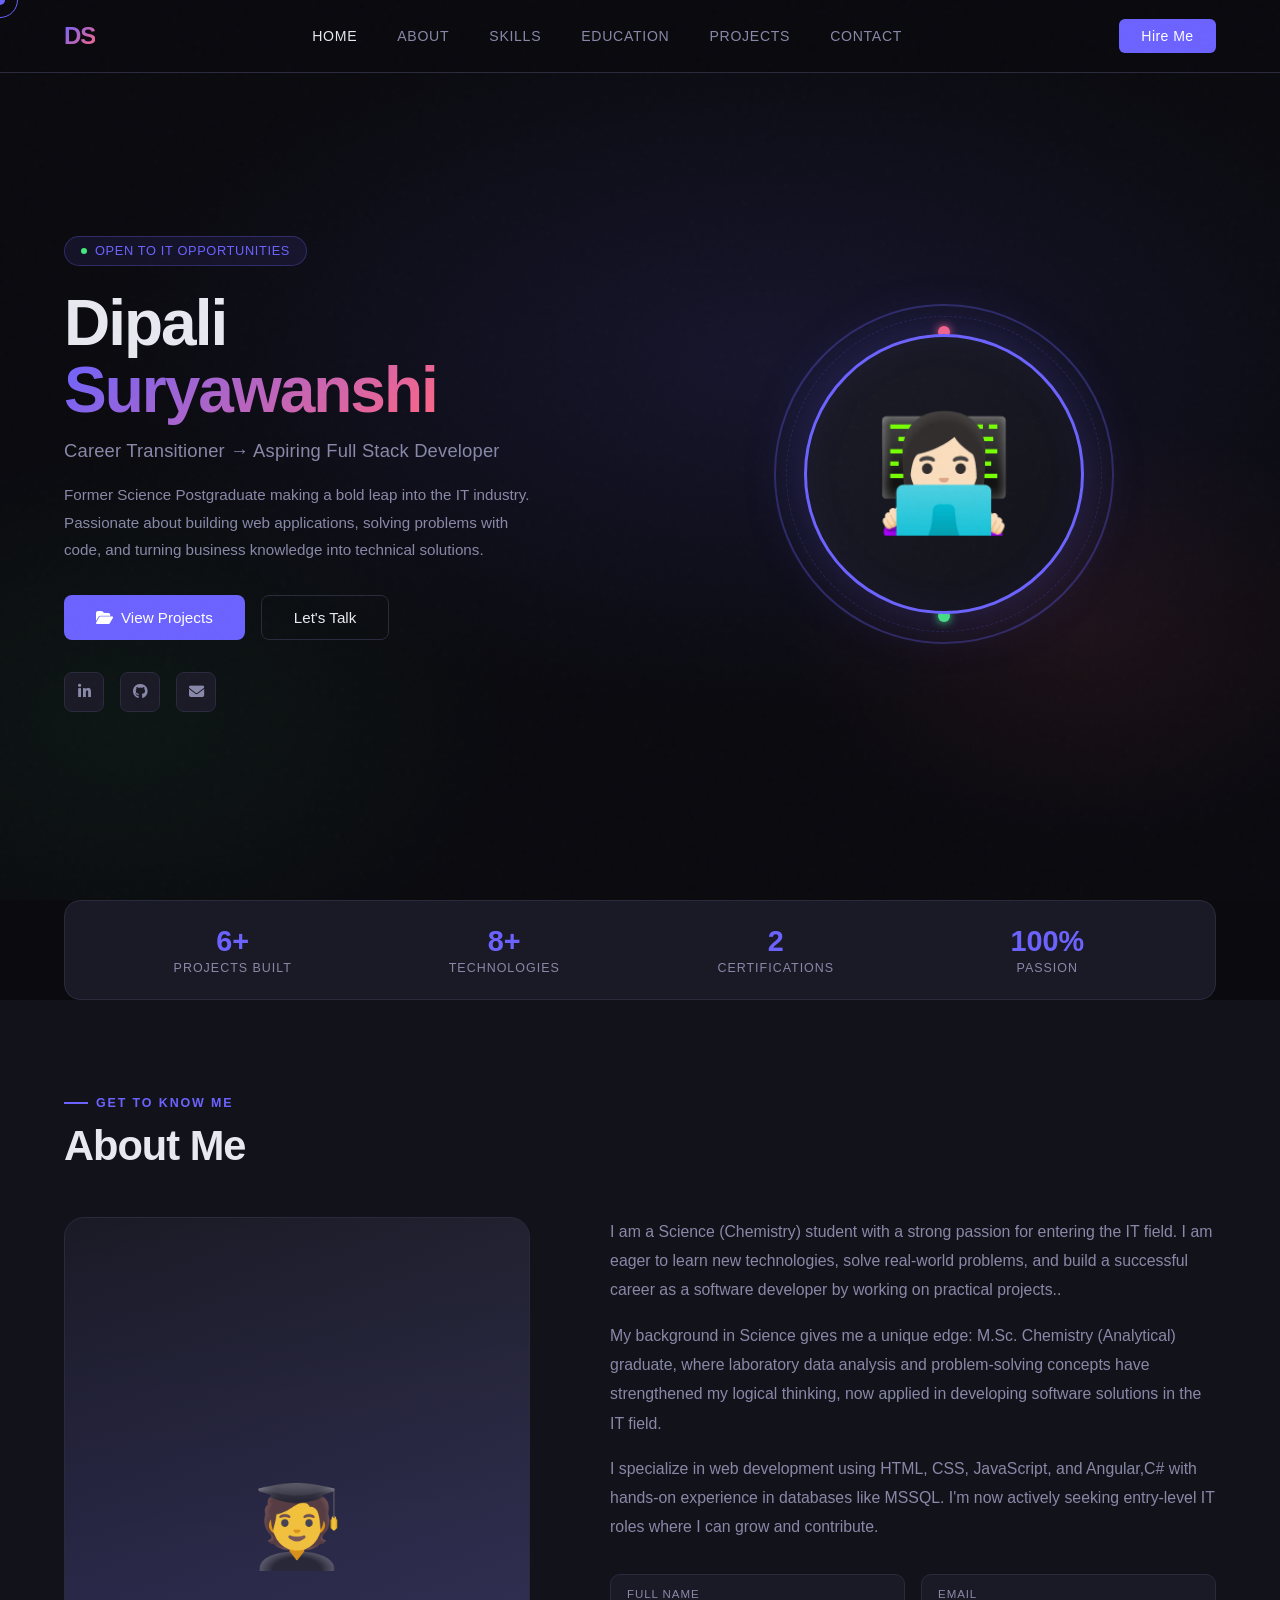
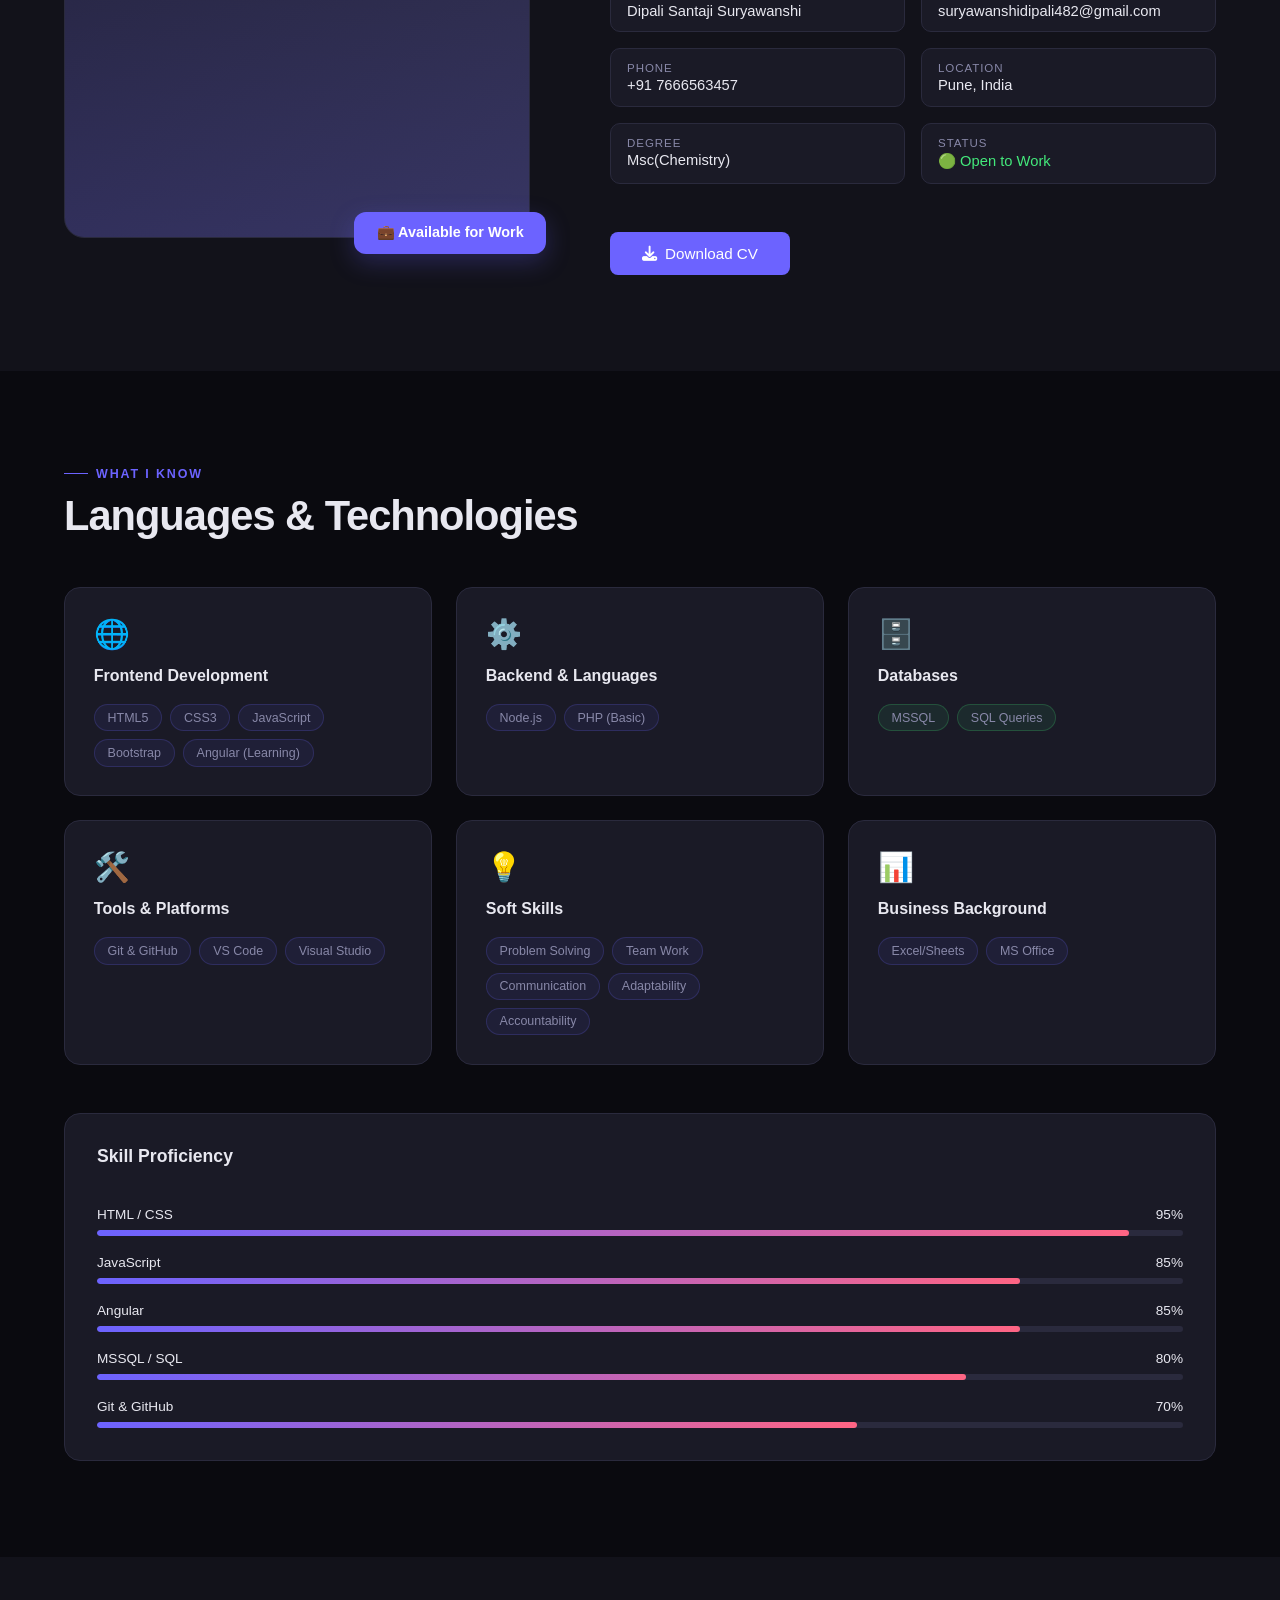
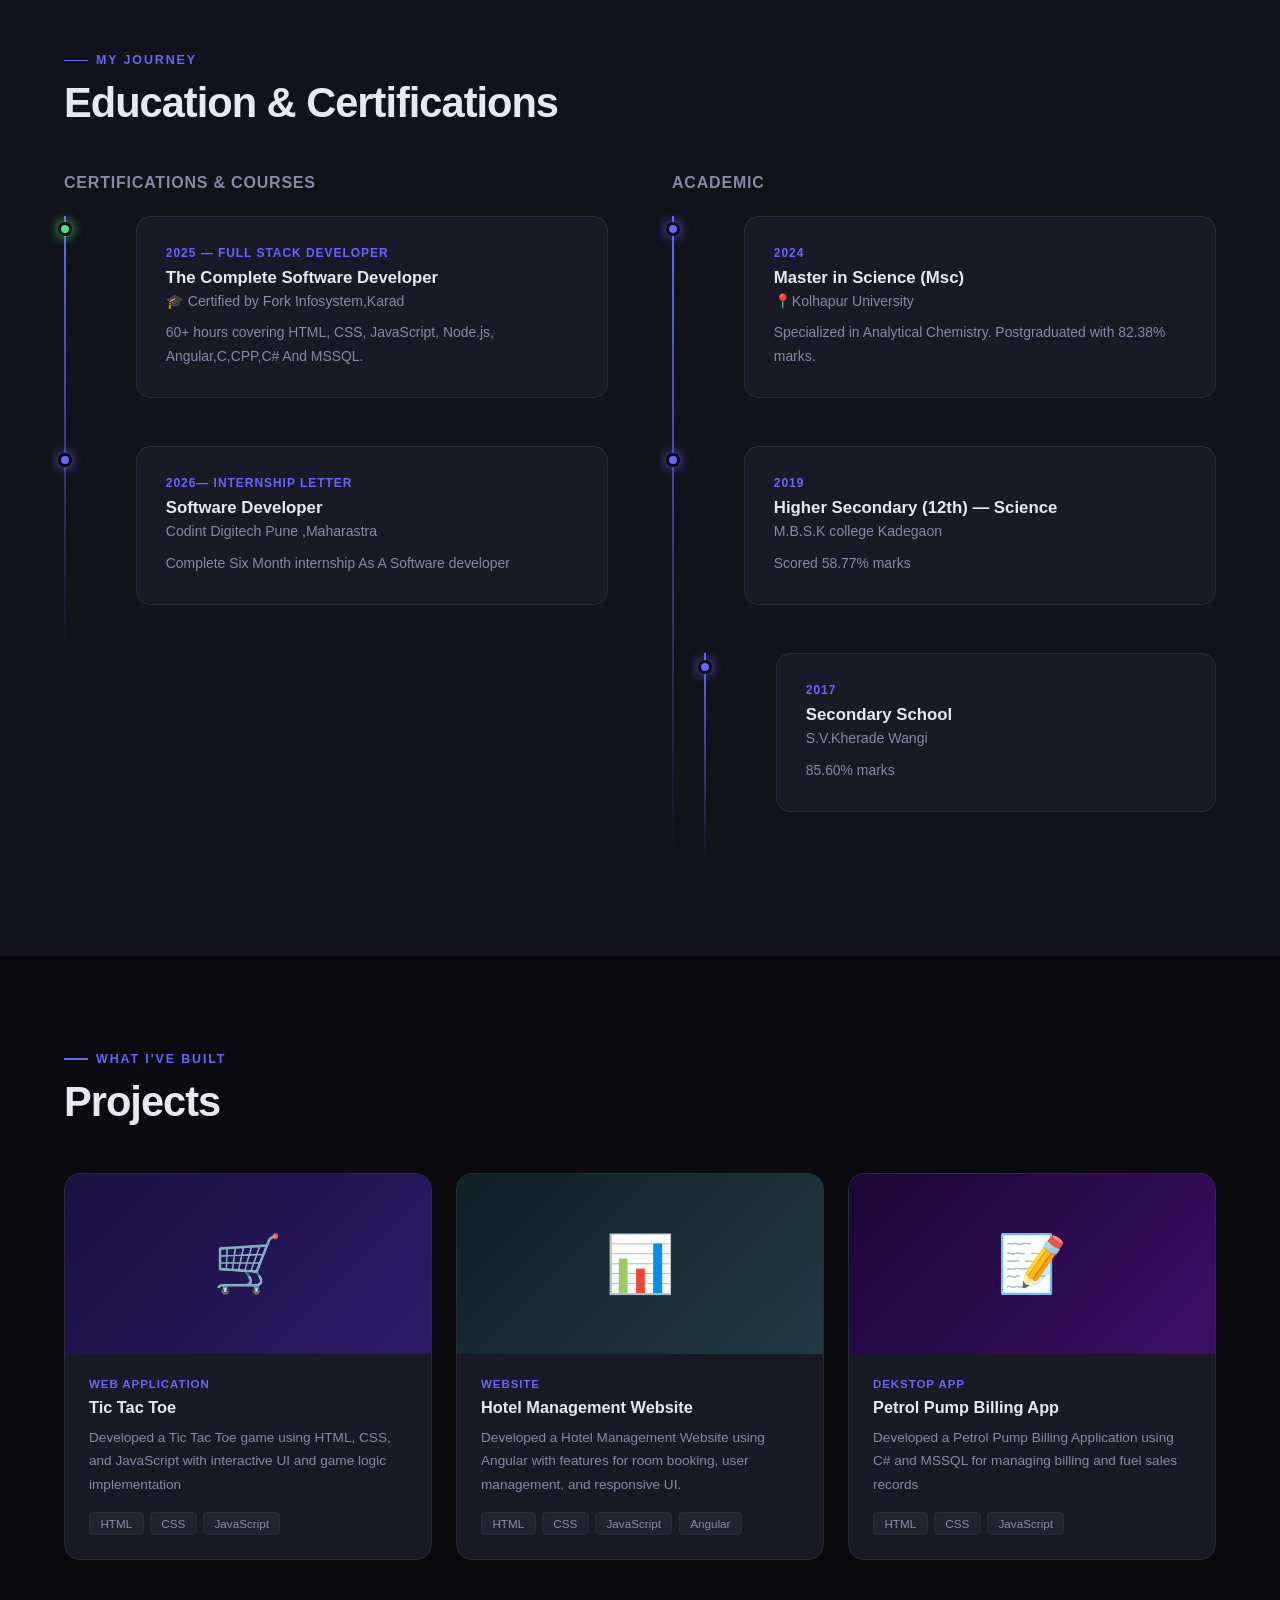
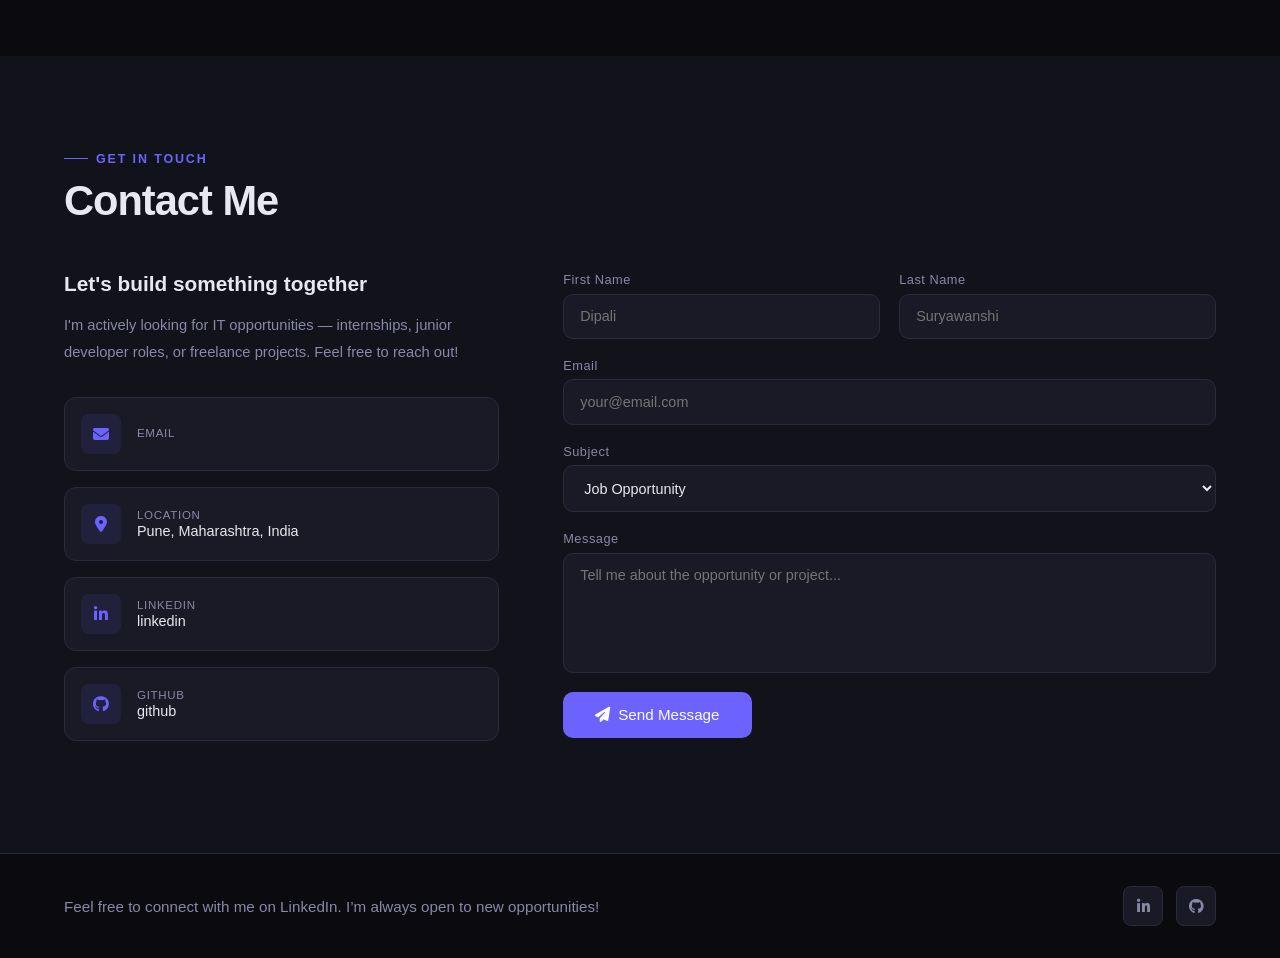
==== index.html @ 74cdd64e "Add files via upload" ====
<!DOCTYPE html>
<html lang="en">

<head>
  <meta charset="UTF-8">
  <meta name="viewport" content="width=device-width, initial-scale=1.0">
  <title>Dipali Suryawanshi | Software Developer</title>
  <link rel="stylesheet" href="https://cdnjs.cloudflare.com/ajax/libs/font-awesome/6.5.0/css/all.min.css">
  <link rel="stylesheet" href="Style.css">
</head>

<body>

  <div class="cursor" id="cursor"></div>
  <div class="cursor-ring" id="cursorRing"></div>

  <!-- Mobile Nav -->
  <div class="mobile-nav" id="mobileNav">
    <a href="#home" onclick="closeMobile()">Home</a>
    <a href="#about" onclick="closeMobile()">About</a>
    <a href="#skills" onclick="closeMobile()">Skills</a>
    <a href="#education" onclick="closeMobile()">Education</a>
    <a href="#projects" onclick="closeMobile()">Projects</a>
    <a href="#contact" onclick="closeMobile()">Contact</a>
  </div>

  <!-- NAV -->
  <nav id="navbar">
    <div class="nav-logo">DS</div>
    <ul class="nav-links">
      <li><a href="#home">Home</a></li>
      <li><a href="#about">About</a></li>
      <li><a href="#skills">Skills</a></li>
      <li><a href="#education">Education</a></li>
      <li><a href="#projects">Projects</a></li>
      <li><a href="#contact">Contact</a></li>
    </ul>
    <a href="#contact" class="nav-cta">Hire Me</a>
    <div class="hamburger" id="hamburger" onclick="toggleMobile()">
      <span></span><span></span><span></span>
    </div>
  </nav>

  <!-- HERO -->
  <section id="home">
    <div class="hero-bg"></div>
    <div class="hero-grid">
      <div class="hero-content">
        <div class="hero-tag"><span></span> Open to IT Opportunities</div>
        <h1 class="hero-name">Dipali <span class="highlight">Suryawanshi</span></h1>
        <p class="hero-role">Career Transitioner → Aspiring Full Stack Developer</p>
        <p class="hero-desc">Former Science Postgraduate making a bold leap into the IT industry. Passionate about
          building web applications, solving problems with code, and turning business knowledge into technical
          solutions.</p>
        <div class="hero-btns">
          <a href="#projects" class="btn-primary"><i class="fas fa-folder-open"></i> View Projects</a>
          <a href="#contact" class="btn-outline">Let's Talk</a>
        </div>
        <div class="hero-social">
          <a href="https://www.linkedin.com/in/dipali-suryawanshi/" class="social-icon" title="LinkedIn"><i class="fab fa-linkedin-in"></i></a>
          <a href="https://github.com/DipaliSuryawanshi2703" class="social-icon" title="GitHub"><i class="fab fa-github"></i></a>
          <a href="suryawanshidipali482@gmail.com" class="social-icon" title="Email"><i class="fas fa-envelope"></i></a>
        </div>
      </div>
      <div class="hero-image-wrap">
        <div class="hero-avatar-ring">
          <div class="orbit-dot" style="top:20px;left:50%;transform:translateX(-50%)"></div>
          <div class="orbit-dot"
            style="bottom:20px;left:50%;transform:translateX(-50%);background:var(--accent3);box-shadow:0 0 10px var(--accent3)">
          </div>
          <div class="hero-avatar">👩🏻‍💻</div>
        </div>
      </div>
    </div>
  </section>

  <!-- STATS -->
  <div style="padding: 0 4rem; background: var(--bg);">
    <div class="stats-bar reveal" style="max-width:1200px;margin:0 auto;">
      <div class="stat-item">
        <div class="stat-num">6+</div>
        <div class="stat-label">Projects Built</div>
      </div>
      <div class="stat-item">
        <div class="stat-num">8+</div>
        <div class="stat-label">Technologies</div>
      </div>
      <div class="stat-item">
        <div class="stat-num">2</div>
        <div class="stat-label">Certifications</div>
      </div>
      <div class="stat-item">
        <div class="stat-num">100%</div>
        <div class="stat-label">Passion</div>
      </div>
    </div>
  </div>

  <!-- ABOUT -->
  <section id="about">
    <div class="section-wrap">
      <div class="section-tag">Get To Know Me</div>
      <h2 class="section-title">About Me</h2>
      <div class="about-grid">
        <div class="about-img-wrap reveal">
          <div class="about-img">🧑‍🎓</div>
          <div class="about-badge">💼 Available for Work</div>
        </div>
        <div class="about-text reveal">
          <p>I am a Science (Chemistry) student with a strong passion for entering the IT field. I am
            eager to learn new technologies, solve real-world problems, and build a successful career as a software
            developer by working on practical projects..</p>
          <p>My background in Science gives me a unique edge: M.Sc. Chemistry (Analytical) graduate, where laboratory
            data analysis and problem-solving concepts have strengthened my logical thinking, now applied in developing
            software solutions in the IT field.</p>
          <p>I specialize in web development using HTML, CSS, JavaScript, and Angular,C# with hands-on experience in
            databases like MSSQL. I'm now actively seeking entry-level IT roles where I can grow and
            contribute.</p>
          <div class="about-info-grid">
            <div class="info-item">
              <div class="info-label">Full Name</div>
              <div class="info-value">Dipali Santaji Suryawanshi</div>
            </div>
            <div class="info-item">
              <div class="info-label">Email</div>
              <div class="info-value">suryawanshidipali482@gmail.com</div>
            </div>
            <div class="info-item">
              <div class="info-label">Phone</div>
              <div class="info-value">+91 7666563457</div>
            </div>
            <div class="info-item">
              <div class="info-label">Location</div>
              <div class="info-value">Pune, India</div>
            </div>
            <div class="info-item">
              <div class="info-label">Degree</div>
              <div class="info-value">Msc(Chemistry)</div>
            </div>
            <div class="info-item">
              <div class="info-label">Status</div>
              <div class="info-value" style="color:var(--accent3)">🟢 Open to Work</div>
            </div>
          </div>
          <a href="#" class="btn-primary" style="margin-top:1rem;width:fit-content"><i class="fas fa-download"></i>
            Download CV</a>
        </div>
      </div>
    </div>
  </section>

  <!-- SKILLS -->
  <section id="skills">
    <div class="section-wrap">
      <div class="section-tag">What I Know</div>
      <h2 class="section-title">Languages & Technologies</h2>
      <div class="skills-grid reveal">

        <div class="skill-cat">
          <div class="skill-cat-icon">🌐</div>
          <div class="skill-cat-title">Frontend Development</div>
          <div class="skill-tags">
            <span class="skill-tag">HTML5</span>
            <span class="skill-tag">CSS3</span>
            <span class="skill-tag">JavaScript</span>
            <span class="skill-tag">Bootstrap</span>
            <span class="skill-tag">Angular (Learning)</span>
          </div>
        </div>

        <div class="skill-cat">
          <div class="skill-cat-icon">⚙️</div>
          <div class="skill-cat-title">Backend & Languages</div>
          <div class="skill-tags">
            <span class="skill-tag">Node.js</span>
            <span class="skill-tag">PHP (Basic)</span>

          </div>
        </div>

        <div class="skill-cat">
          <div class="skill-cat-icon">🗄️</div>
          <div class="skill-cat-title">Databases</div>
          <div class="skill-tags">
            <span class="skill-tag db">MSSQL</span>
            <span class="skill-tag db">SQL Queries</span>
          </div>
        </div>

        <div class="skill-cat">
          <div class="skill-cat-icon">🛠️</div>
          <div class="skill-cat-title">Tools & Platforms</div>
          <div class="skill-tags">
            <span class="skill-tag">Git & GitHub</span>
            <span class="skill-tag">VS Code</span>
            <span class="skill-tag">Visual Studio</span>
          </div>
        </div>

        <div class="skill-cat">
          <div class="skill-cat-icon">💡</div>
          <div class="skill-cat-title">Soft Skills</div>
          <div class="skill-tags">
            <span class="skill-tag">Problem Solving</span>
            <span class="skill-tag">Team Work</span>
            <span class="skill-tag">Communication</span>
            <span class="skill-tag">Adaptability</span>
            <span class="skill-tag">Accountability</span>
          </div>
        </div>

        <div class="skill-cat">
          <div class="skill-cat-icon">📊</div>
          <div class="skill-cat-title">Business Background</div>
          <div class="skill-tags">
            <span class="skill-tag">Excel/Sheets</span>
            <span class="skill-tag">MS Office</span>
          </div>
        </div>
      </div>

      <!-- Skill Proficiency Bars -->
      <div class="reveal"
        style="margin-top:3rem;background:var(--card);border:1px solid var(--border);border-radius:16px;padding:2rem;">
        <h3 style="font-family:'Syne',sans-serif;font-weight:700;font-size:1.1rem;margin-bottom:1.5rem;">Skill
          Proficiency</h3>
        <div class="skill-bars" id="skillBars">
          <div class="skill-bar-item">
            <div class="skill-bar-top"><span>HTML / CSS</span><span>95%</span></div>
            <div class="skill-bar-track">
              <div class="skill-bar-fill" data-width="95"></div>
            </div>
          </div>
          <div class="skill-bar-item">
            <div class="skill-bar-top"><span>JavaScript</span><span>85%</span></div>
            <div class="skill-bar-track">
              <div class="skill-bar-fill" data-width="85"></div>
            </div>
          </div>
          <div class="skill-bar-item">
            <div class="skill-bar-top"><span>Angular</span><span>85%</span></div>
            <div class="skill-bar-track">
              <div class="skill-bar-fill" data-width="85"></div>
            </div>
          </div>
          <div class="skill-bar-item">
            <div class="skill-bar-top"><span>MSSQL / SQL</span><span>80%</span></div>
            <div class="skill-bar-track">
              <div class="skill-bar-fill" data-width="80"></div>
            </div>
          </div>
          <div class="skill-bar-item">
            <div class="skill-bar-top"><span>Git & GitHub</span><span>70%</span></div>
            <div class="skill-bar-track">
              <div class="skill-bar-fill" data-width="70"></div>
            </div>
          </div>
        </div>
      </div>
    </div>
  </section>

  <!-- EDUCATION -->
  <section id="education">
    <div class="section-wrap">
      <div class="section-tag">My Journey</div>
      <h2 class="section-title">Education & Certifications</h2>
      <div style="display:grid;grid-template-columns:1fr 1fr;gap:4rem;" class="reveal">
         <div>
            <h3
              style="font-family:'Syne',sans-serif;font-size:1rem;color:var(--muted);margin-bottom:1.5rem;font-weight:600;letter-spacing:0.05em;text-transform:uppercase;">
              Certifications & Courses</h3>
            <div class="timeline">
              <div class="timeline-item">
                <div class="timeline-dot" style="background:var(--accent3);box-shadow:0 0 12px var(--accent3)"></div>
                <div class="timeline-card">
                  <div class="timeline-year">2025 — Full Stack Developer</div>
                  <div class="timeline-degree">The Complete Software Developer</div>
                  <div class="timeline-school">🎓 Certified by Fork Infosystem,Karad</div>
                  <div class="timeline-desc">60+ hours covering HTML, CSS, JavaScript, Node.js, Angular,C,CPP,C# And
                    MSSQL.
                  </div>
                </div>
              </div>

              <div class="timeline-item">
                <div class="timeline-dot" style="background:var(--accent);box-shadow:0 0 12px var(--accent)"></div>
                <div class="timeline-card">
                  <div class="timeline-year">2026— Internship Letter</div>
                  <div class="timeline-degree">Software Developer</div>
                  <div class="timeline-school">Codint Digitech Pune ,Maharastra</div>
                  <div class="timeline-desc">Complete Six Month internship As A Software developer</div>
                </div>
              </div>
            </div>
          </div>
        <div>
          <h3
            style="font-family:'Syne',sans-serif;font-size:1rem;color:var(--muted);margin-bottom:1.5rem;font-weight:600;letter-spacing:0.05em;text-transform:uppercase;">
            Academic</h3>
          <div class="timeline">
            <div class="timeline-item">
              <div class="timeline-dot"></div>
              <div class="timeline-card">
                <div class="timeline-year">2024</div>
                <div class="timeline-degree">Master in Science (Msc)</div>
                <div class="timeline-school">📍Kolhapur University</div>
                <div class="timeline-desc">Specialized in Analytical Chemistry. Postgraduated with 82.38% marks.</div>
              </div>
            </div>
            <div class="timeline-item">
              <div class="timeline-dot"></div>
              <div class="timeline-card">
                <div class="timeline-year">2019</div>
                <div class="timeline-degree">Higher Secondary (12th) — Science</div>
                <div class="timeline-school">M.B.S.K college Kadegaon</div>
                <div class="timeline-desc">Scored 58.77% marks</div>
              </div>
            </div>
            <div class="timeline">
              <div class="timeline-item">
                <div class="timeline-dot"></div>
                <div class="timeline-card">
                  <div class="timeline-year">2017</div>
                  <div class="timeline-degree">Secondary School</div>
                  <div class="timeline-school">S.V.Kherade Wangi</div>
                  <div class="timeline-desc">85.60% marks</div>
                </div>
              </div>
            </div>
          </div>
        </div>
      </div>
      </div>
  </section>

  <!-- PROJECTS -->
  <section id="projects">
    <div class="section-wrap">
      <div class="section-tag">What I've Built</div>
      <h2 class="section-title">Projects</h2>
      <div class="projects-grid">

        <div class="project-card reveal">
          <div class="project-thumb c1">
            🛒
            <div class="project-thumb-overlay">
              <a href="#" class="project-link">Live Demo</a>
              <a href="#" class="project-link">GitHub</a>
            </div>
          </div>
          <div class="project-body">
            <div class="project-tag">Web Application</div>
            <div class="project-title">Tic Tac Toe</div>
            <div class="project-desc">Developed a Tic Tac Toe game using HTML, CSS, and JavaScript with interactive UI
              and game logic implementation</div>
            <div class="project-stack">
              <span class="stack-chip">HTML</span><span class="stack-chip">CSS</span><span
                class="stack-chip">JavaScript</span>
            </div>
          </div>
        </div>

        <div class="project-card reveal">
          <div class="project-thumb c2">
            📊
            <div class="project-thumb-overlay">
              <a href="#" class="project-link">Live Demo</a>
              <a href="#" class="project-link">GitHub</a>
            </div>
          </div>
          <div class="project-body">
            <div class="project-tag">Website</div>
            <div class="project-title">Hotel Management Website</div>
            <div class="project-desc">Developed a Hotel Management Website using Angular with features for room booking,
              user management, and responsive UI.</div>
            <div class="project-stack">
              <span class="stack-chip">HTML</span><span class="stack-chip">CSS</span><span
                class="stack-chip">JavaScript</span><span class="stack-chip">Angular</span>
            </div>
          </div>
        </div>

        <div class="project-card reveal">
          <div class="project-thumb c3">
            📝
            <div class="project-thumb-overlay">
              <a href="#" class="project-link">Live Demo</a>
              <a href="#" class="project-link">GitHub</a>
            </div>
          </div>
          <div class="project-body">
            <div class="project-tag">Dekstop App</div>
            <div class="project-title">Petrol Pump Billing App</div>
            <div class="project-desc">Developed a Petrol Pump Billing Application using C# and MSSQL for managing
              billing and fuel sales records</div>
            <div class="project-stack">
              <span class="stack-chip">HTML</span><span class="stack-chip">CSS</span><span
                class="stack-chip">JavaScript</span>
            </div>
          </div>
        </div>
      </div>
    </div>
  </section>

  <!-- CONTACT -->
  <section id="contact">
    <div class="section-wrap">
      <div class="section-tag">Get In Touch</div>
      <h2 class="section-title">Contact Me</h2>
      <div class="contact-grid">
        <div class="contact-info reveal">
          <h3>Let's build something together</h3>
          <p>I'm actively looking for IT opportunities — internships, junior developer roles, or freelance projects.
            Feel free to reach out!</p>
          <a href="suryawanshidipali482@gmail.com" class="contact-item">
            <div class="contact-icon"><i class="fas fa-envelope"></i></div>
            <div>
              <div class="contact-detail-label">Email</div>
              <div class="contact-detail-val"></div>
            </div>
          </a>

          <a href="#" class="contact-item">
            <div class="contact-icon"><i class="fas fa-map-marker-alt"></i></div>
            <div>
              <div class="contact-detail-label">Location</div>
              <div class="contact-detail-val">Pune, Maharashtra, India</div>
            </div>
          </a>
          <a href="#" class="contact-item">
            <div class="contact-icon"><i class="fab fa-linkedin-in"></i></div>
            <div>
              <div class="contact-detail-label">LinkedIn</div>
              <div class="contact-detail-val">linkedin</div>
            </div>
          </a>
          <a href="#" class="contact-item">
            <div class="contact-icon"><i class="fab fa-github"></i></div>
            <div>
              <div class="contact-detail-label">GitHub</div>
              <div class="contact-detail-val">github</div>
            </div>
          </a>
        </div>
        <div class="reveal">
          <form class="contact-form" id="contactForm">
            <div class="form-row">
              <div class="form-group"><label>First Name</label><input type="text" placeholder="Dipali"></div>
              <div class="form-group"><label>Last Name</label><input type="text" placeholder="Suryawanshi"></div>
            </div>
            <div class="form-group"><label>Email</label><input type="email" placeholder="your@email.com"></div>
            <div class="form-group">
              <label>Subject</label>
              <select>
                <option>Job Opportunity</option>
                <option>Freelance Project</option>
                <option>Collaboration</option>
                <option>Just Saying Hi</option>
                <option>Other</option>
              </select>
            </div>
            <div class="form-group"><label>Message</label><textarea
                placeholder="Tell me about the opportunity or project..."></textarea></div>
            <button type="button" class="form-submit" onclick="submitForm()"><i class="fas fa-paper-plane"></i> Send
              Message</button>
            <div class="form-success" id="formSuccess"><i class="fas fa-check-circle"></i> Message sent! I'll reply
              within 24 hours.</div>
          </form>
        </div>
      </div>
    </div>
  </section>

  <!-- FOOTER -->
  <footer>
    <p>Feel free to connect with me on LinkedIn. I’m always open to new opportunities!</p>
    <div class="footer-social">
      <a href="https://www.linkedin.com/in/dipali-suryawanshi/" class="social-icon"><i class="fab fa-linkedin-in"></i></a>
      <a href="https://github.com/DipaliSuryawanshi2703" class="social-icon"><i class="fab fa-github"></i></a>
    </div>
  </footer>

  <script src="./Script.js"></script>
</body>

</html>
---- Style.css ----
:root {
    --bg: #0a0a0f;
    --surface: #12121a;
    --card: #1a1a26;
    --border: #2a2a3d;
    --accent: #6c63ff;
    --accent2: #ff6584;
    --accent3: #43e97b;
    --text: #e8e8f0;
    --muted: #8888a8;
    --glow: rgba(108,99,255,0.25);
  }

  *, *::before, *::after { margin: 0; padding: 0; box-sizing: border-box; }

  html { scroll-behavior: smooth; }

  body {
    font-family: 'DM Sans', sans-serif;
    background: var(--bg);
    color: var(--text);
    overflow-x: hidden;
    cursor: none;
  }

  /* Custom Cursor */
  .cursor { position: fixed; width: 10px; height: 10px; background: var(--accent); border-radius: 50%; pointer-events: none; z-index: 9999; transition: transform 0.1s; transform: translate(-50%,-50%); }
  .cursor-ring { position: fixed; width: 36px; height: 36px; border: 1.5px solid var(--accent); border-radius: 50%; pointer-events: none; z-index: 9998; transition: transform 0.18s ease, width 0.2s, height 0.2s; transform: translate(-50%,-50%); }
  body:hover .cursor-ring.hovering { width: 52px; height: 52px; border-color: var(--accent2); }

  /* Noise Overlay */
  body::before {
    content: '';
    position: fixed; inset: 0;
    background-image: url("data:image/svg+xml,%3Csvg viewBox='0 0 200 200' xmlns='http://www.w3.org/2000/svg'%3E%3Cfilter id='n'%3E%3CfeTurbulence type='fractalNoise' baseFrequency='0.75' numOctaves='4' stitchTiles='stitch'/%3E%3C/filter%3E%3Crect width='100%25' height='100%25' filter='url(%23n)' opacity='0.04'/%3E%3C/svg%3E");
    pointer-events: none; z-index: 9997; opacity: 0.5;
  }

  /* NAV */
  nav {
    position: fixed; top: 0; left: 0; right: 0; z-index: 999;
    padding: 1.2rem 4rem;
    display: flex; align-items: center; justify-content: space-between;
    background: rgba(10,10,15,0.85);
    backdrop-filter: blur(20px);
    border-bottom: 1px solid var(--border);
    transition: all 0.3s;
  }
  .nav-logo {
    font-family: 'Syne', sans-serif;
    font-size: 1.5rem; font-weight: 800;
    background: linear-gradient(135deg, var(--accent), var(--accent2));
    -webkit-background-clip: text; -webkit-text-fill-color: transparent;
    letter-spacing: -1px;
  }
  .nav-links { display: flex; gap: 2.5rem; list-style: none; }
  .nav-links a {
    font-size: 0.88rem; font-weight: 500; color: var(--muted);
    text-decoration: none; letter-spacing: 0.05em; text-transform: uppercase;
    transition: color 0.3s; position: relative;
  }
  .nav-links a::after {
    content: ''; position: absolute; left: 0; bottom: -4px;
    width: 0; height: 1.5px;
    background: var(--accent); transition: width 0.3s;
  }
  .nav-links a:hover { color: var(--text); }
  .nav-links a:hover::after { width: 100%; }
  .nav-cta {
    padding: 0.55rem 1.4rem;
    background: var(--accent); color: #fff;
    border: none; border-radius: 6px;
    font-family: 'DM Sans', sans-serif; font-size: 0.88rem; font-weight: 500;
    cursor: none; transition: all 0.3s; letter-spacing: 0.03em;
    text-decoration: none;
  }
  .nav-cta:hover { background: #8b85ff; transform: translateY(-1px); box-shadow: 0 8px 24px var(--glow); }

  /* HAMBURGER */
  .hamburger { display: none; flex-direction: column; gap: 5px; cursor: none; }
  .hamburger span { width: 24px; height: 2px; background: var(--text); transition: all 0.3s; }

  /* HERO */
  #home {
    min-height: 100vh;
    display: flex; align-items: center;
    padding: 7rem 4rem 4rem;
    position: relative;
    overflow: hidden;
  }
  .hero-bg {
    position: absolute; inset: 0;
    background: radial-gradient(ellipse 80% 60% at 60% 40%, rgba(108,99,255,0.12) 0%, transparent 65%),
                radial-gradient(ellipse 40% 40% at 85% 70%, rgba(255,101,132,0.08) 0%, transparent 60%),
                radial-gradient(ellipse 50% 50% at 10% 80%, rgba(67,233,123,0.05) 0%, transparent 60%);
  }
  .hero-grid {
    display: grid; grid-template-columns: 1fr 1fr;
    gap: 4rem; align-items: center;
    max-width: 1200px; margin: 0 auto; width: 100%;
    position: relative; z-index: 1;
  }
  .hero-tag {
    display: inline-flex; align-items: center; gap: 0.5rem;
    padding: 0.4rem 1rem;
    background: rgba(108,99,255,0.1); border: 1px solid rgba(108,99,255,0.3);
    border-radius: 100px; font-size: 0.8rem; color: var(--accent);
    font-weight: 500; letter-spacing: 0.05em; text-transform: uppercase;
    margin-bottom: 1.5rem; width: fit-content;
    animation: fadeUp 0.6s ease both;
  }
  .hero-tag span { width: 6px; height: 6px; background: var(--accent3); border-radius: 50%; animation: pulse 2s infinite; }
  @keyframes pulse { 0%,100%{opacity:1;transform:scale(1)} 50%{opacity:0.5;transform:scale(1.4)} }
  .hero-name {
    font-family: 'Syne', sans-serif;
    font-size: clamp(2.8rem, 5vw, 4.5rem); font-weight: 800;
    line-height: 1.05; letter-spacing: -2px;
    animation: fadeUp 0.6s 0.1s ease both;
  }
  .hero-name .highlight {
    background: linear-gradient(135deg, var(--accent) 0%, var(--accent2) 100%);
    -webkit-background-clip: text; -webkit-text-fill-color: transparent;
  }
  .hero-role {
    font-size: 1.15rem; color: var(--muted); font-weight: 300;
    margin: 1rem 0 0.5rem; letter-spacing: 0.01em;
    animation: fadeUp 0.6s 0.2s ease both;
  }
  .hero-desc {
    font-size: 0.95rem; color: var(--muted); line-height: 1.8;
    max-width: 480px; margin: 1.2rem 0 2rem;
    animation: fadeUp 0.6s 0.3s ease both;
  }
  .hero-btns { display: flex; gap: 1rem; animation: fadeUp 0.6s 0.4s ease both; flex-wrap: wrap; }
  .btn-primary {
    padding: 0.8rem 2rem;
    background: var(--accent); color: #fff;
    border: none; border-radius: 8px;
    font-family: 'DM Sans', sans-serif; font-size: 0.95rem; font-weight: 500;
    cursor: none; transition: all 0.3s; text-decoration: none; display: inline-flex; align-items: center; gap: 0.5rem;
  }
  .btn-primary:hover { transform: translateY(-2px); box-shadow: 0 12px 32px var(--glow); }
  .btn-outline {
    padding: 0.8rem 2rem;
    background: transparent; color: var(--text);
    border: 1px solid var(--border); border-radius: 8px;
    font-family: 'DM Sans', sans-serif; font-size: 0.95rem;
    cursor: none; transition: all 0.3s; text-decoration: none;
  }
  .btn-outline:hover { border-color: var(--accent); color: var(--accent); transform: translateY(-2px); }
  .hero-social { display: flex; gap: 1rem; margin-top: 2rem; animation: fadeUp 0.6s 0.5s ease both; }
  .social-icon {
    width: 40px; height: 40px;
    background: var(--card); border: 1px solid var(--border);
    border-radius: 8px; display: flex; align-items: center; justify-content: center;
    color: var(--muted); text-decoration: none; font-size: 0.95rem;
    transition: all 0.3s;
  }
  .social-icon:hover { border-color: var(--accent); color: var(--accent); transform: translateY(-3px); box-shadow: 0 8px 20px var(--glow); }

  /* Hero Image */
  .hero-image-wrap {
    display: flex; justify-content: center; align-items: center;
    animation: fadeUp 0.6s 0.2s ease both;
    position: relative;
  }
  .hero-avatar-ring {
    width: 340px; height: 340px; border-radius: 50%;
    border: 2px solid rgba(108,99,255,0.3);
    display: flex; align-items: center; justify-content: center;
    position: relative; animation: rotate 20s linear infinite;
  }
  .hero-avatar-ring::before {
    content: ''; position: absolute; inset: 10px;
    border-radius: 50%; border: 1px dashed rgba(108,99,255,0.2);
  }
  .hero-avatar {
    width: 280px; height: 280px; border-radius: 50%;
    background: linear-gradient(135deg, var(--card), var(--surface));
    border: 3px solid var(--accent);
    display: flex; align-items: center; justify-content: center;
    font-size: 7rem; position: absolute;
    box-shadow: 0 0 60px var(--glow), inset 0 0 40px rgba(108,99,255,0.05);
    animation: float 6s ease-in-out infinite;
    counter-reset: none;
  }
  .orbit-dot {
    position: absolute; width: 12px; height: 12px;
    background: var(--accent2); border-radius: 50%;
    box-shadow: 0 0 10px var(--accent2);
  }
  @keyframes rotate { from{transform:rotate(0deg)} to{transform:rotate(360deg)} }
  @keyframes float { 0%,100%{transform:translateY(0)} 50%{transform:translateY(-12px)} }
  @keyframes fadeUp { from{opacity:0;transform:translateY(24px)} to{opacity:1;transform:translateY(0)} }

  /* Stats Bar */
  .stats-bar {
    background: var(--card); border: 1px solid var(--border);
    border-radius: 16px; padding: 1.5rem 2.5rem;
    display: grid; grid-template-columns: repeat(4, 1fr);
    gap: 1rem; max-width: 1200px; margin: 0 auto 0;
    position: relative; z-index: 2;
  }
  .stat-item { text-align: center; }
  .stat-num { font-family: 'Syne', sans-serif; font-size: 1.8rem; font-weight: 800; color: var(--accent); }
  .stat-label { font-size: 0.78rem; color: var(--muted); text-transform: uppercase; letter-spacing: 0.08em; margin-top: 0.2rem; }
  .stat-divider { width: 1px; background: var(--border); }

  /* SECTIONS */
  section { padding: 6rem 4rem; }
  .section-wrap { max-width: 1200px; margin: 0 auto; }
  .section-tag {
    font-size: 0.78rem; color: var(--accent); font-weight: 600;
    letter-spacing: 0.15em; text-transform: uppercase;
    display: flex; align-items: center; gap: 0.5rem; margin-bottom: 0.8rem;
  }
  .section-tag::before { content: ''; width: 24px; height: 1.5px; background: var(--accent); }
  .section-title {
    font-family: 'Syne', sans-serif;
    font-size: clamp(1.8rem, 3.5vw, 2.6rem); font-weight: 700;
    letter-spacing: -1px; margin-bottom: 3rem; line-height: 1.1;
  }

  /* ABOUT */
  #about { background: var(--surface); }
  .about-grid { display: grid; grid-template-columns: 1fr 1.3fr; gap: 5rem; align-items: start; }
  .about-img-wrap { position: relative; }
  .about-img {
    width: 100%; aspect-ratio: 3/4;
    background: linear-gradient(135deg, var(--card) 0%, var(--border) 100%);
    border-radius: 20px;
    display: flex; align-items: center; justify-content: center;
    font-size: 5rem; border: 1px solid var(--border);
    position: relative; overflow: hidden;
  }
  .about-img::after {
    content: ''; position: absolute; inset: 0;
    background: linear-gradient(to top, rgba(108,99,255,0.2), transparent);
  }
  .about-badge {
    position: absolute; bottom: -16px; right: -16px;
    background: var(--accent); color: #fff;
    padding: 0.8rem 1.4rem; border-radius: 12px;
    font-family: 'Syne', sans-serif; font-weight: 700;
    font-size: 0.9rem; box-shadow: 0 8px 24px var(--glow);
  }
  .about-text p { color: var(--muted); line-height: 1.85; font-size: 0.99rem; margin-bottom: 1rem; }
  .about-info-grid { display: grid; grid-template-columns: 1fr 1fr; gap: 1rem; margin: 2rem 0; }
  .info-item { padding: 0.8rem 1rem; background: var(--card); border: 1px solid var(--border); border-radius: 10px; }
  .info-label { font-size: 0.72rem; color: var(--muted); text-transform: uppercase; letter-spacing: 0.08em; }
  .info-value { font-size: 0.92rem; color: var(--text); font-weight: 500; margin-top: 0.2rem; }

  /* SKILLS */
  .skills-grid { display: grid; grid-template-columns: repeat(3, 1fr); gap: 1.5rem; }
  .skill-cat { background: var(--card); border: 1px solid var(--border); border-radius: 16px; padding: 1.8rem; transition: all 0.3s; }
  .skill-cat:hover { border-color: var(--accent); transform: translateY(-4px); box-shadow: 0 16px 40px rgba(108,99,255,0.1); }
  .skill-cat-icon { font-size: 1.8rem; margin-bottom: 1rem; }
  .skill-cat-title { font-family: 'Syne', sans-serif; font-weight: 700; font-size: 1rem; margin-bottom: 1.2rem; }
  .skill-tags { display: flex; flex-wrap: wrap; gap: 0.5rem; }
  .skill-tag {
    padding: 0.35rem 0.8rem;
    background: rgba(108,99,255,0.08); border: 1px solid rgba(108,99,255,0.2);
    border-radius: 100px; font-size: 0.78rem; color: var(--muted);
    transition: all 0.2s;
  }
  .skill-tag:hover { background: rgba(108,99,255,0.2); color: var(--accent); }
  .skill-tag.db { background: rgba(67,233,123,0.08); border-color: rgba(67,233,123,0.2); }
  .skill-tag.db:hover { color: var(--accent3); }

  /* Skill Bars */
  .skill-bars { display: flex; flex-direction: column; gap: 1.2rem; margin-top: 2.5rem; }
  .skill-bar-item {}
  .skill-bar-top { display: flex; justify-content: space-between; margin-bottom: 0.5rem; font-size: 0.85rem; }
  .skill-bar-track { height: 6px; background: var(--border); border-radius: 3px; overflow: hidden; }
  .skill-bar-fill { height: 100%; border-radius: 3px; background: linear-gradient(90deg, var(--accent), var(--accent2)); width: 0; transition: width 1.2s cubic-bezier(0.4,0,0.2,1); }

  /* EDUCATION */
  #education { background: var(--surface); }
  .timeline { position: relative; padding-left: 2rem; }
  .timeline::before { content: ''; position: absolute; left: 0; top: 0; bottom: 0; width: 2px; background: linear-gradient(to bottom, var(--accent), transparent); }
  .timeline-item { position: relative; padding: 0 0 3rem 2.5rem; }
  .timeline-dot { position: absolute; left: -2.4rem; top: 0.4rem; width: 14px; height: 14px; background: var(--accent); border-radius: 50%; border: 3px solid var(--bg); box-shadow: 0 0 12px var(--accent); }
  .timeline-card { background: var(--card); border: 1px solid var(--border); border-radius: 14px; padding: 1.8rem; transition: all 0.3s; }
  .timeline-card:hover { border-color: var(--accent); transform: translateX(4px); }
  .timeline-year { font-size: 0.75rem; color: var(--accent); font-weight: 600; letter-spacing: 0.08em; text-transform: uppercase; margin-bottom: 0.5rem; }
  .timeline-degree { font-family: 'Syne', sans-serif; font-weight: 700; font-size: 1.05rem; }
  .timeline-school { color: var(--muted); font-size: 0.88rem; margin: 0.3rem 0 0.8rem; }
  .timeline-desc { color: var(--muted); font-size: 0.87rem; line-height: 1.7; }

  /* PROJECTS */
  .projects-grid { display: grid; grid-template-columns: repeat(3, 1fr); gap: 1.5rem; }
  .project-card {
    background: var(--card); border: 1px solid var(--border);
    border-radius: 16px; overflow: hidden;
    transition: all 0.3s; position: relative;
  }
  .project-card:hover { transform: translateY(-6px); border-color: var(--accent); box-shadow: 0 20px 50px rgba(108,99,255,0.12); }
  .project-thumb {
    height: 180px; display: flex; align-items: center; justify-content: center;
    font-size: 3.5rem; position: relative; overflow: hidden;
  }
  .project-thumb.c1 { background: linear-gradient(135deg, #1a1040, #2d1b69); }
  .project-thumb.c2 { background: linear-gradient(135deg, #0f2027, #203a43); }
  .project-thumb.c3 { background: linear-gradient(135deg, #1a0533, #3d1068); }
  .project-thumb.c4 { background: linear-gradient(135deg, #0d1f1c, #1a4a3a); }
  .project-thumb.c5 { background: linear-gradient(135deg, #1c0d10, #4a1a27); }
  .project-thumb.c6 { background: linear-gradient(135deg, #1a1000, #4a3300); }
  .project-thumb-overlay {
    position: absolute; inset: 0;
    display: flex; gap: 0.5rem;
    align-items: center; justify-content: center;
    background: rgba(108,99,255,0.9);
    opacity: 0; transition: all 0.3s;
  }
  .project-card:hover .project-thumb-overlay { opacity: 1; }
  .project-link {
    padding: 0.5rem 1.2rem;
    background: #fff; color: var(--bg);
    border-radius: 6px; font-size: 0.82rem; font-weight: 600;
    text-decoration: none; cursor: none; transition: transform 0.2s;
  }
  .project-link:hover { transform: scale(1.05); }
  .project-body { padding: 1.5rem; }
  .project-tag { font-size: 0.72rem; color: var(--accent); font-weight: 600; letter-spacing: 0.08em; text-transform: uppercase; margin-bottom: 0.5rem; }
  .project-title { font-family: 'Syne', sans-serif; font-weight: 700; font-size: 1.02rem; margin-bottom: 0.6rem; }
  .project-desc { color: var(--muted); font-size: 0.85rem; line-height: 1.7; margin-bottom: 1rem; }
  .project-stack { display: flex; flex-wrap: wrap; gap: 0.4rem; }
  .stack-chip { padding: 0.25rem 0.65rem; background: rgba(255,255,255,0.04); border: 1px solid var(--border); border-radius: 4px; font-size: 0.73rem; color: var(--muted); }

  /* CONTACT */
  #contact { background: var(--surface); }
  .contact-grid { display: grid; grid-template-columns: 1fr 1.5fr; gap: 4rem; align-items: start; }
  .contact-info h3 { font-family: 'Syne', sans-serif; font-size: 1.3rem; font-weight: 700; margin-bottom: 1rem; }
  .contact-info p { color: var(--muted); font-size: 0.92rem; line-height: 1.8; margin-bottom: 2rem; }
  .contact-item { display: flex; align-items: center; gap: 1rem; padding: 1rem; background: var(--card); border: 1px solid var(--border); border-radius: 12px; margin-bottom: 1rem; text-decoration: none; color: var(--text); transition: all 0.3s; }
  .contact-item:hover { border-color: var(--accent); transform: translateX(4px); }
  .contact-icon { width: 40px; height: 40px; background: rgba(108,99,255,0.1); border-radius: 8px; display: flex; align-items: center; justify-content: center; color: var(--accent); font-size: 1rem; flex-shrink: 0; }
  .contact-detail-label { font-size: 0.72rem; color: var(--muted); text-transform: uppercase; letter-spacing: 0.06em; }
  .contact-detail-val { font-size: 0.9rem; font-weight: 500; margin-top: 0.1rem; }

  /* Form */
  .contact-form { display: flex; flex-direction: column; gap: 1.2rem; }
  .form-row { display: grid; grid-template-columns: 1fr 1fr; gap: 1.2rem; }
  .form-group { display: flex; flex-direction: column; gap: 0.4rem; }
  .form-group label { font-size: 0.8rem; color: var(--muted); font-weight: 500; letter-spacing: 0.04em; }
  .form-group input, .form-group textarea, .form-group select {
    background: var(--card); border: 1px solid var(--border); color: var(--text);
    border-radius: 10px; padding: 0.85rem 1rem;
    font-family: 'DM Sans', sans-serif; font-size: 0.9rem;
    transition: border-color 0.3s; outline: none; resize: none;
  }
  .form-group input:focus, .form-group textarea:focus { border-color: var(--accent); box-shadow: 0 0 0 3px rgba(108,99,255,0.1); }
  .form-group textarea { min-height: 120px; }
  .form-submit {
    padding: 0.9rem 2rem; background: var(--accent); color: #fff;
    border: none; border-radius: 10px;
    font-family: 'DM Sans', sans-serif; font-size: 0.95rem; font-weight: 500;
    cursor: none; transition: all 0.3s; display: flex; align-items: center; gap: 0.5rem; width: fit-content;
  }
  .form-submit:hover { background: #8b85ff; transform: translateY(-2px); box-shadow: 0 12px 30px var(--glow); }
  .form-success { display: none; padding: 1rem; background: rgba(67,233,123,0.1); border: 1px solid rgba(67,233,123,0.3); border-radius: 10px; color: var(--accent3); font-size: 0.9rem; align-items: center; gap: 0.5rem; }

  /* FOOTER */
  footer {
    padding: 2rem 4rem;
    background: var(--bg);
    border-top: 1px solid var(--border);
    display: flex; align-items: center; justify-content: space-between;
    flex-wrap: wrap; gap: 1rem;
  }
  footer p { font-size: 0.95rem; color: var(--muted); }
  .footer-social { display: flex; gap: 0.8rem; }

  /* Mobile */
  @media (max-width: 900px) {
    nav { padding: 1rem 1.5rem; }
    .nav-links, .nav-cta { display: none; }
    .hamburger { display: flex; }
    #home, section { padding: 5rem 1.5rem 3rem; }
    .hero-grid, .about-grid, .contact-grid { grid-template-columns: 1fr; gap: 2.5rem; }
    .hero-image-wrap { order: -1; }
    .hero-avatar-ring { width: 220px; height: 220px; }
    .hero-avatar { width: 180px; height: 180px; font-size: 5rem; }
    .skills-grid, .projects-grid { grid-template-columns: 1fr 1fr; }
    .stats-bar { grid-template-columns: 1fr 1fr; }
    footer { flex-direction: column; text-align: center; }
    .form-row { grid-template-columns: 1fr; }
    .about-info-grid { grid-template-columns: 1fr; }
  }
  @media (max-width: 600px) {
    .skills-grid, .projects-grid { grid-template-columns: 1fr; }
    .hero-name { font-size: 2.4rem; }
  }

  /* Scroll Reveal */
  .reveal { opacity: 0; transform: translateY(30px); transition: opacity 0.7s ease, transform 0.7s ease; }
  .reveal.visible { opacity: 1; transform: translateY(0); }

  /* Mobile Nav Overlay */
  .mobile-nav {
    position: fixed; inset: 0; background: var(--bg);
    z-index: 998; display: flex; flex-direction: column;
    align-items: center; justify-content: center; gap: 2rem;
    transform: translateY(-100%); transition: transform 0.4s cubic-bezier(0.4,0,0.2,1);
  }
  .mobile-nav.open { transform: translateY(0); }
  .mobile-nav a { font-family: 'Syne', sans-serif; font-size: 2rem; color: var(--text); text-decoration: none; font-weight: 700; transition: color 0.2s; }
  .mobile-nav a:hover { color: var(--accent); }
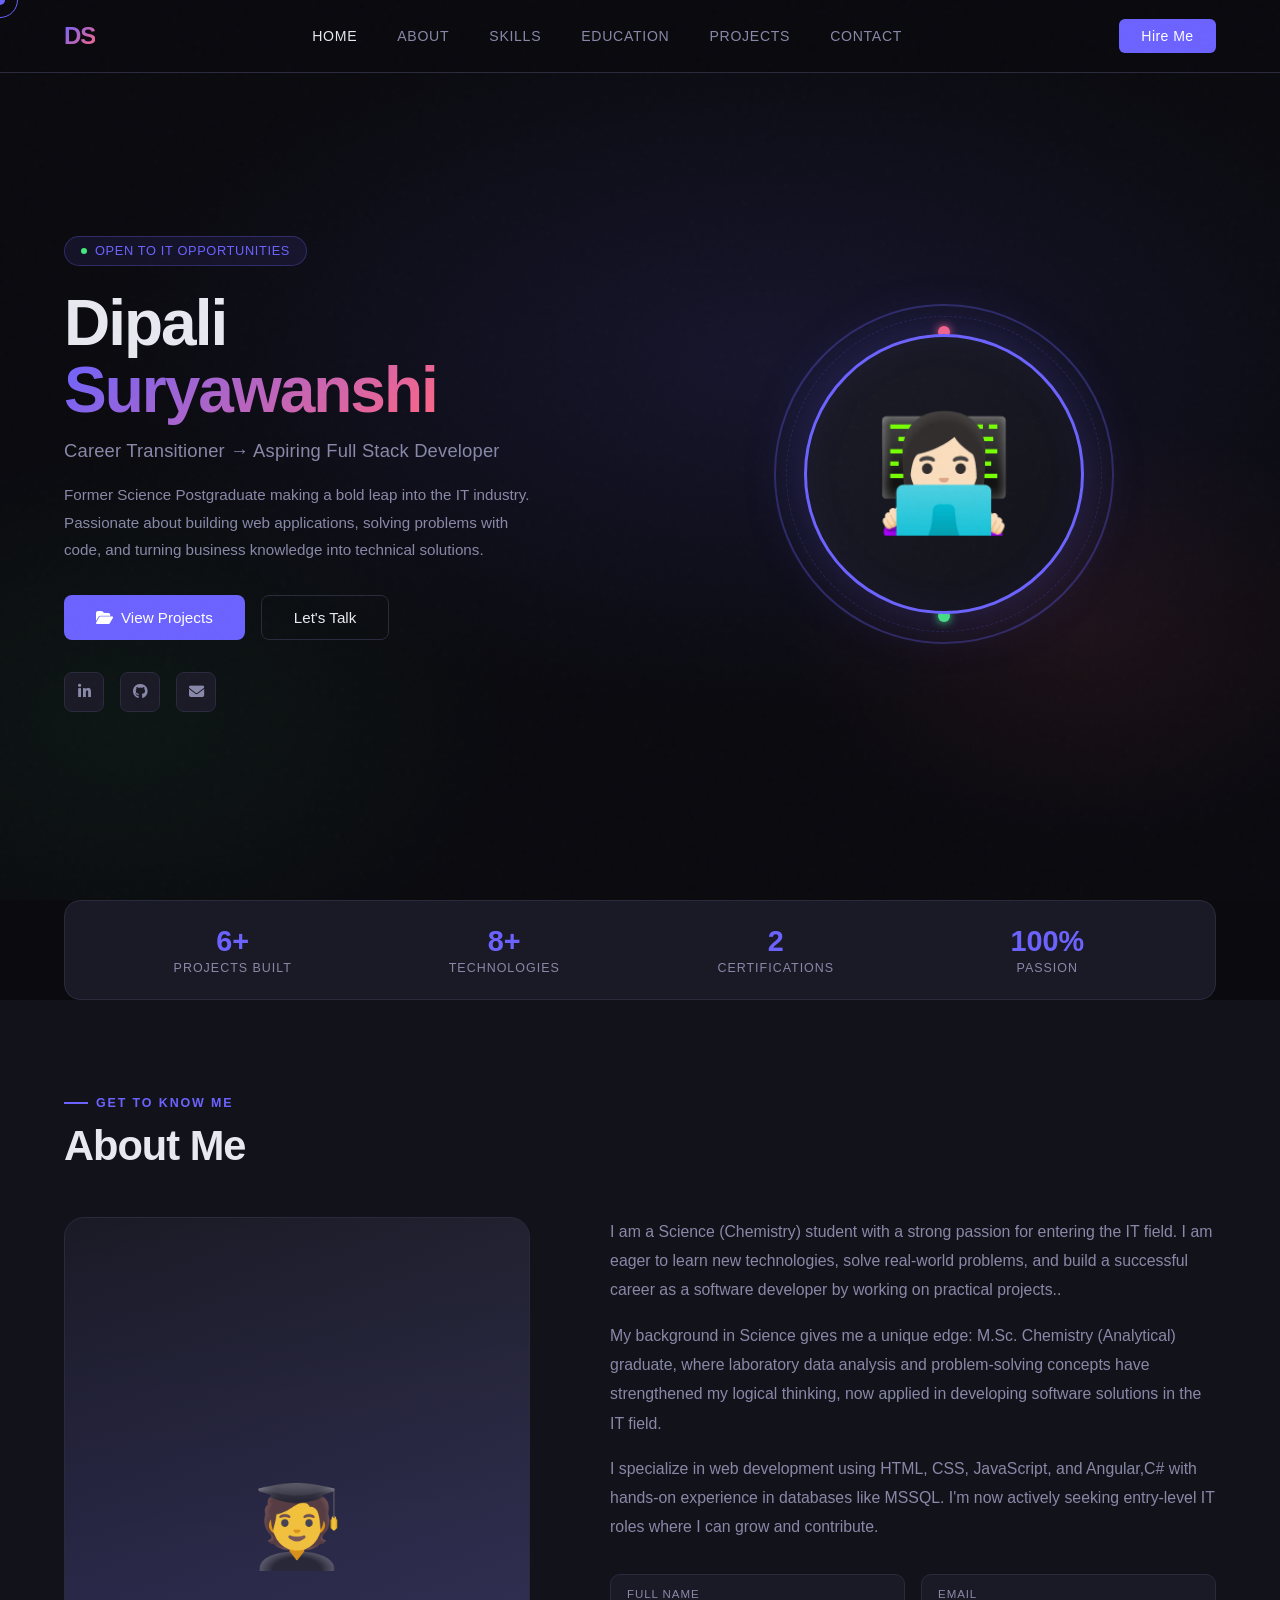
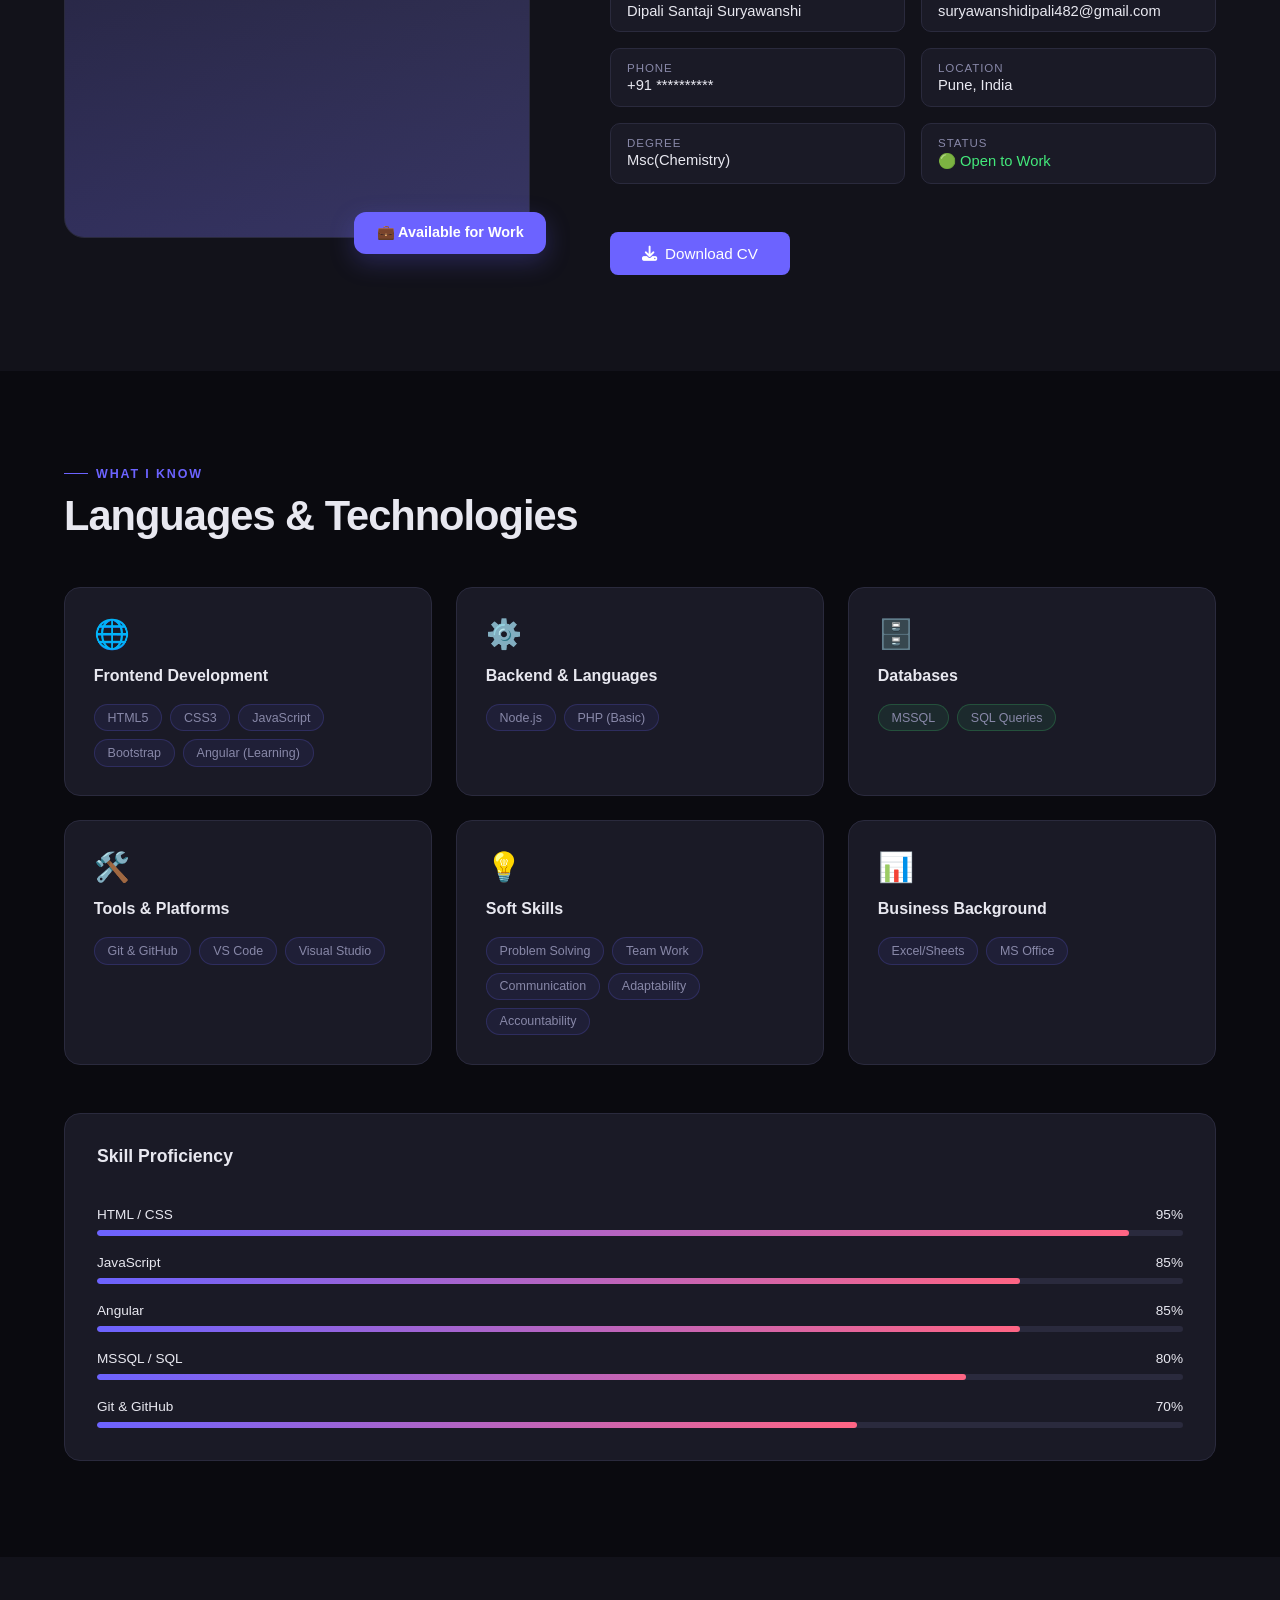
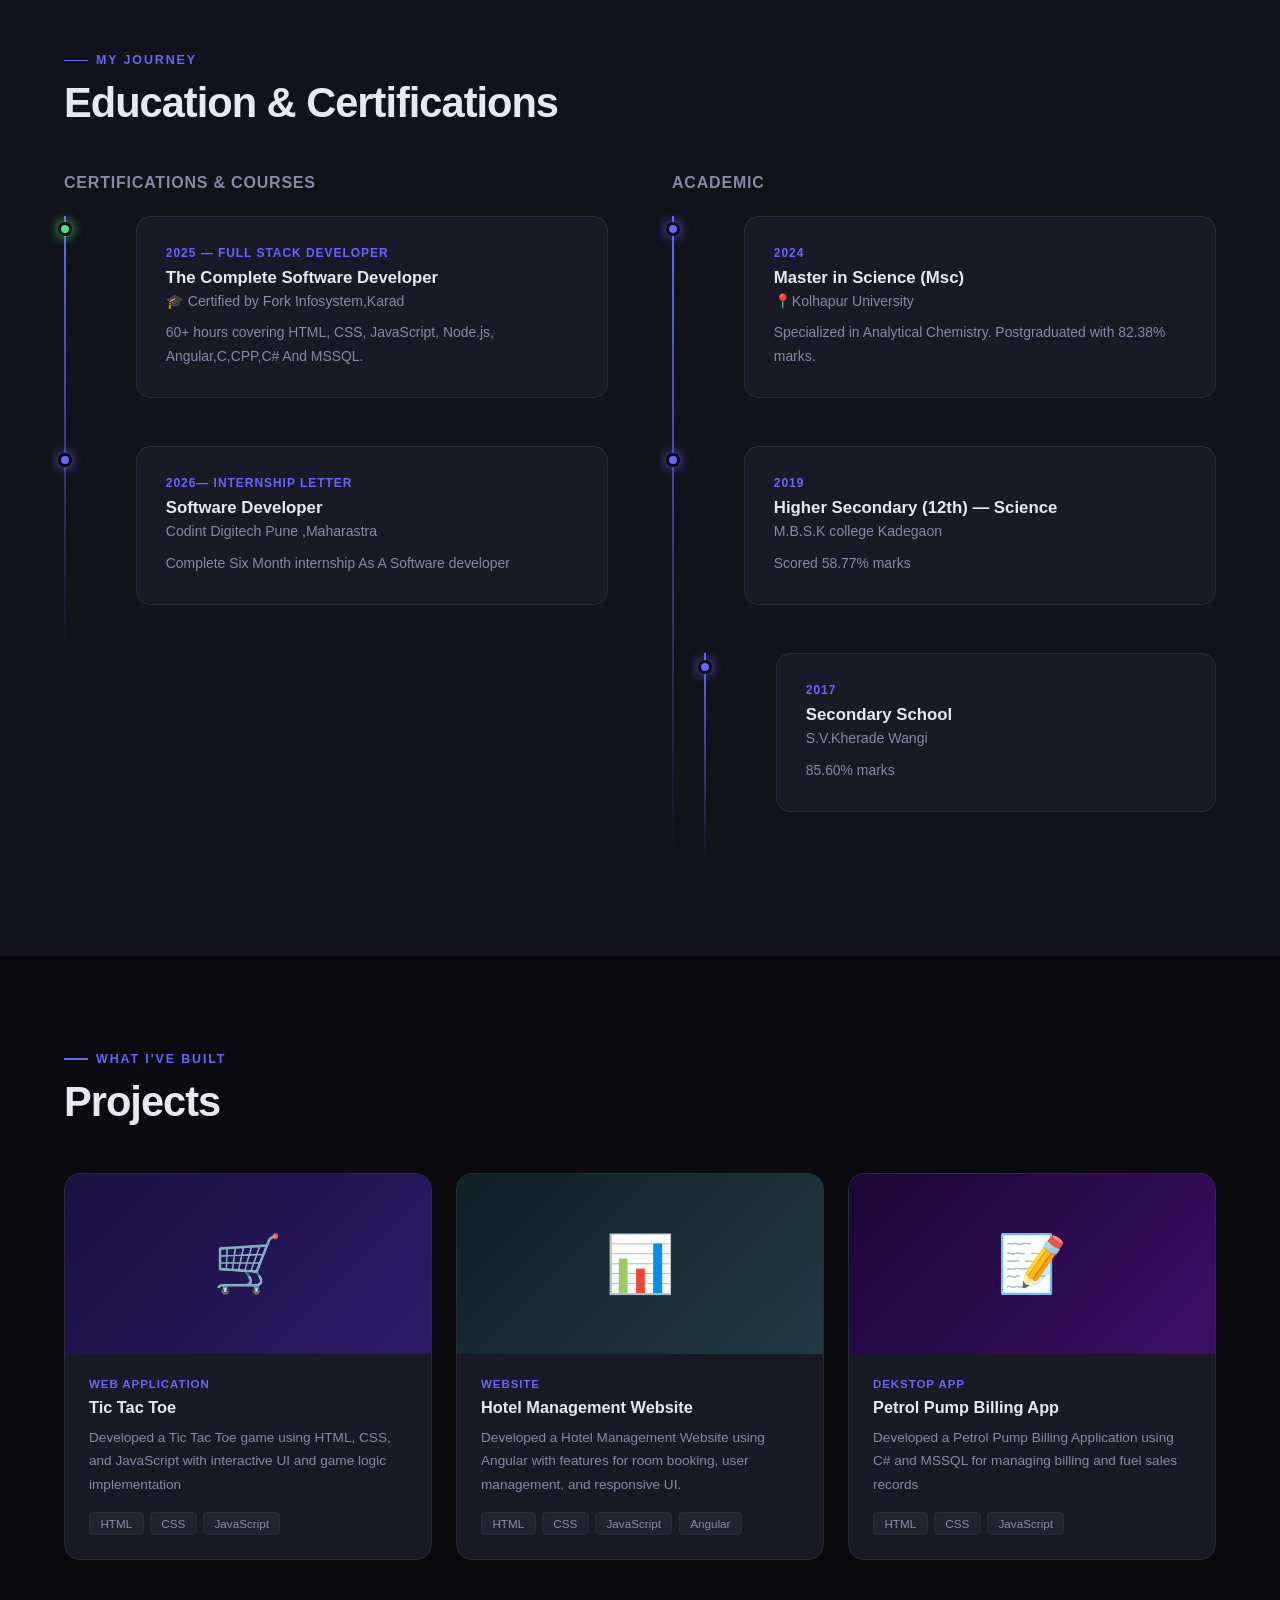
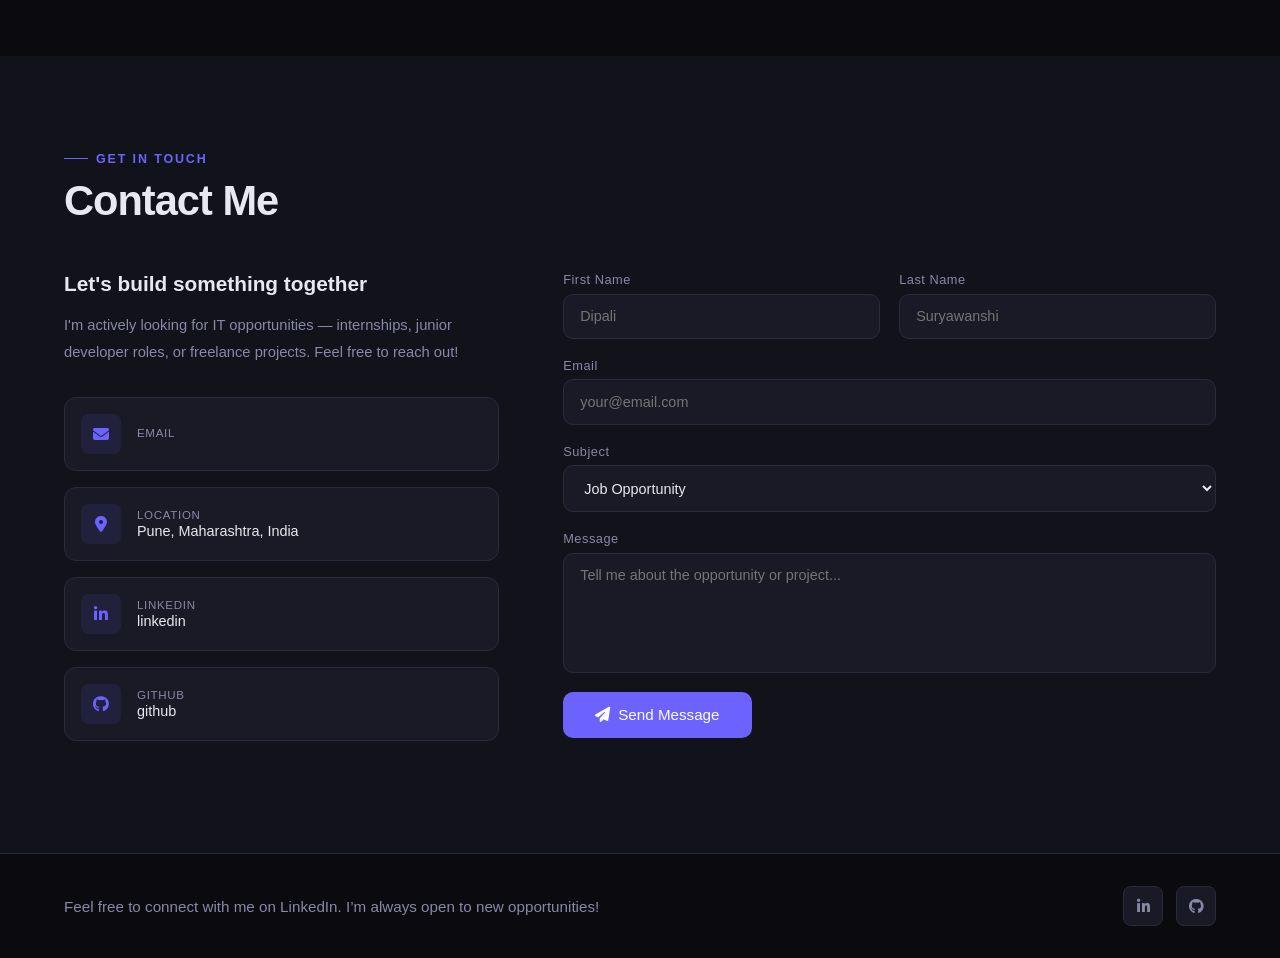
==== commit 6c43c677: "Update index.html" ====
--- a/index.html
+++ b/index.html
@@ -127,7 +127,7 @@
             </div>
             <div class="info-item">
               <div class="info-label">Phone</div>
-              <div class="info-value">+91 7666563457</div>
+              <div class="info-value">+91 **********</div>
             </div>
             <div class="info-item">
               <div class="info-label">Location</div>
@@ -485,4 +485,4 @@
   <script src="./Script.js"></script>
 </body>
 
-</html>+</html>
